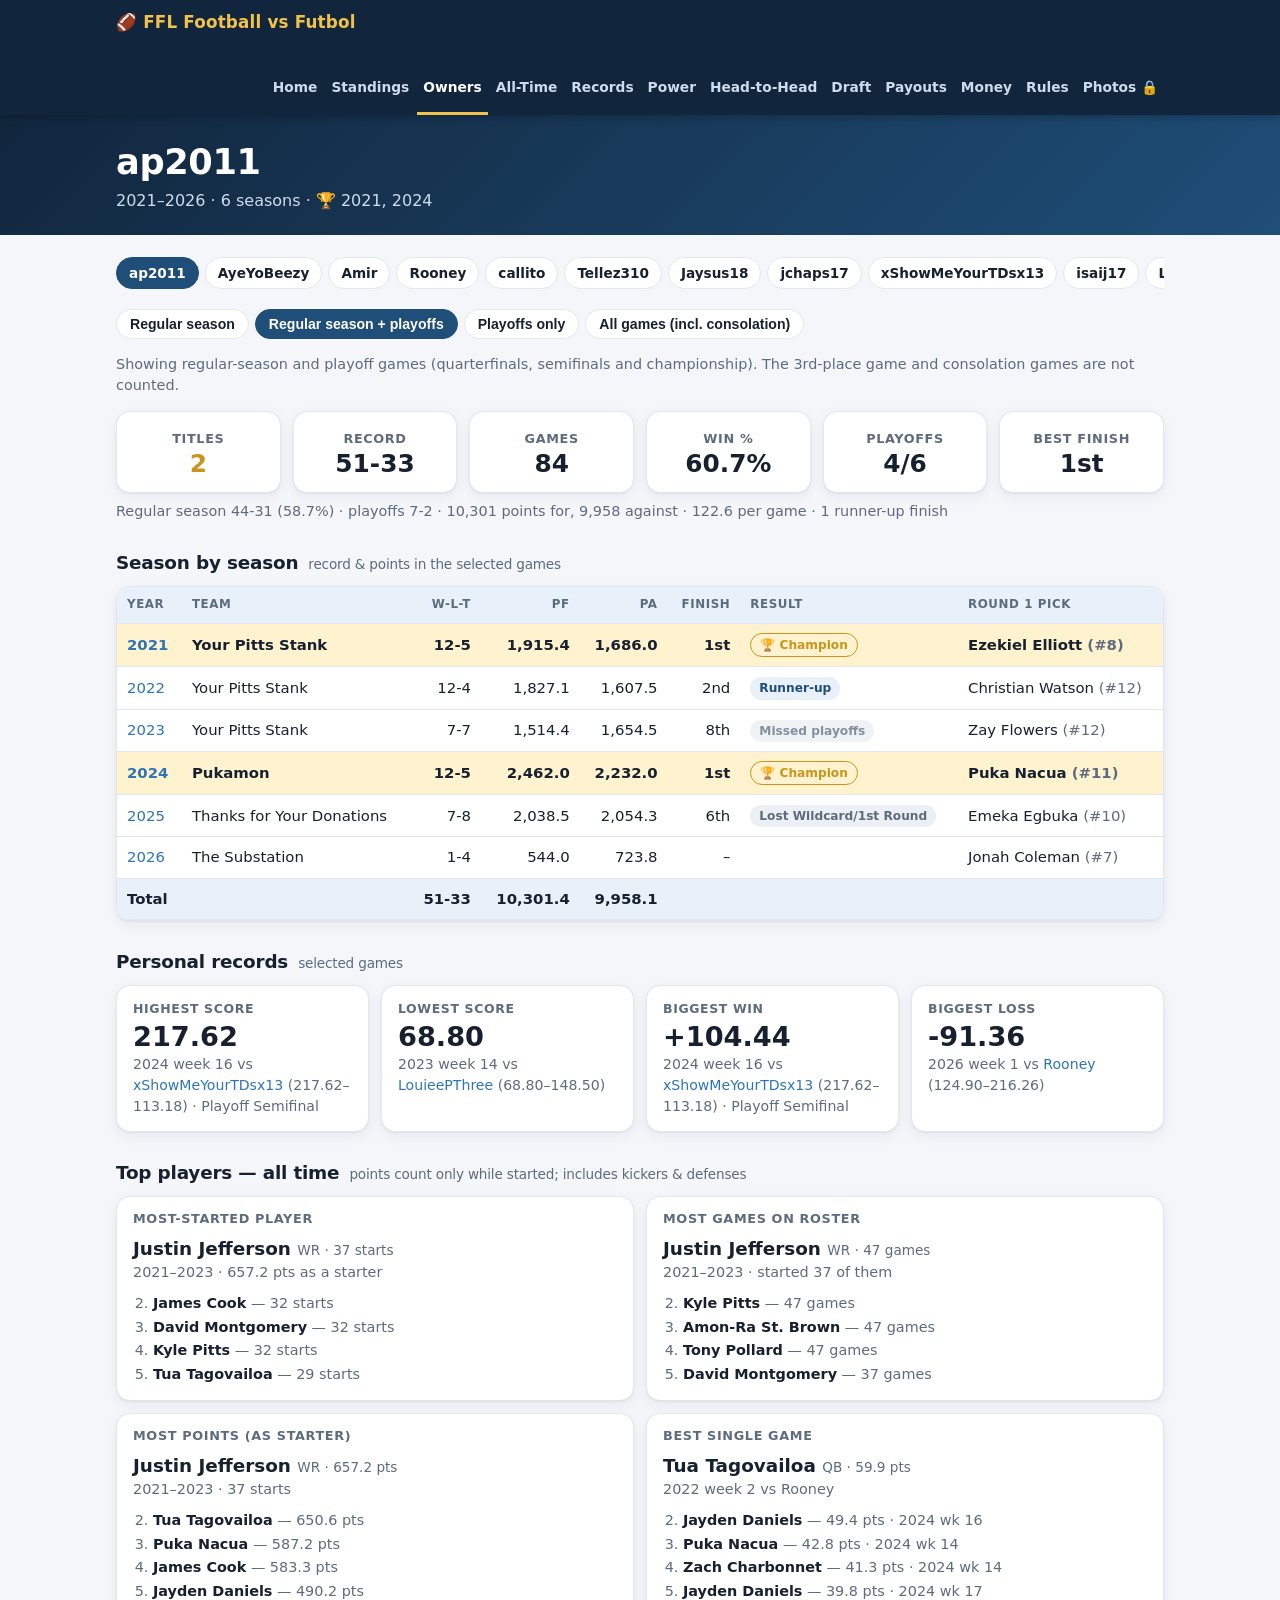
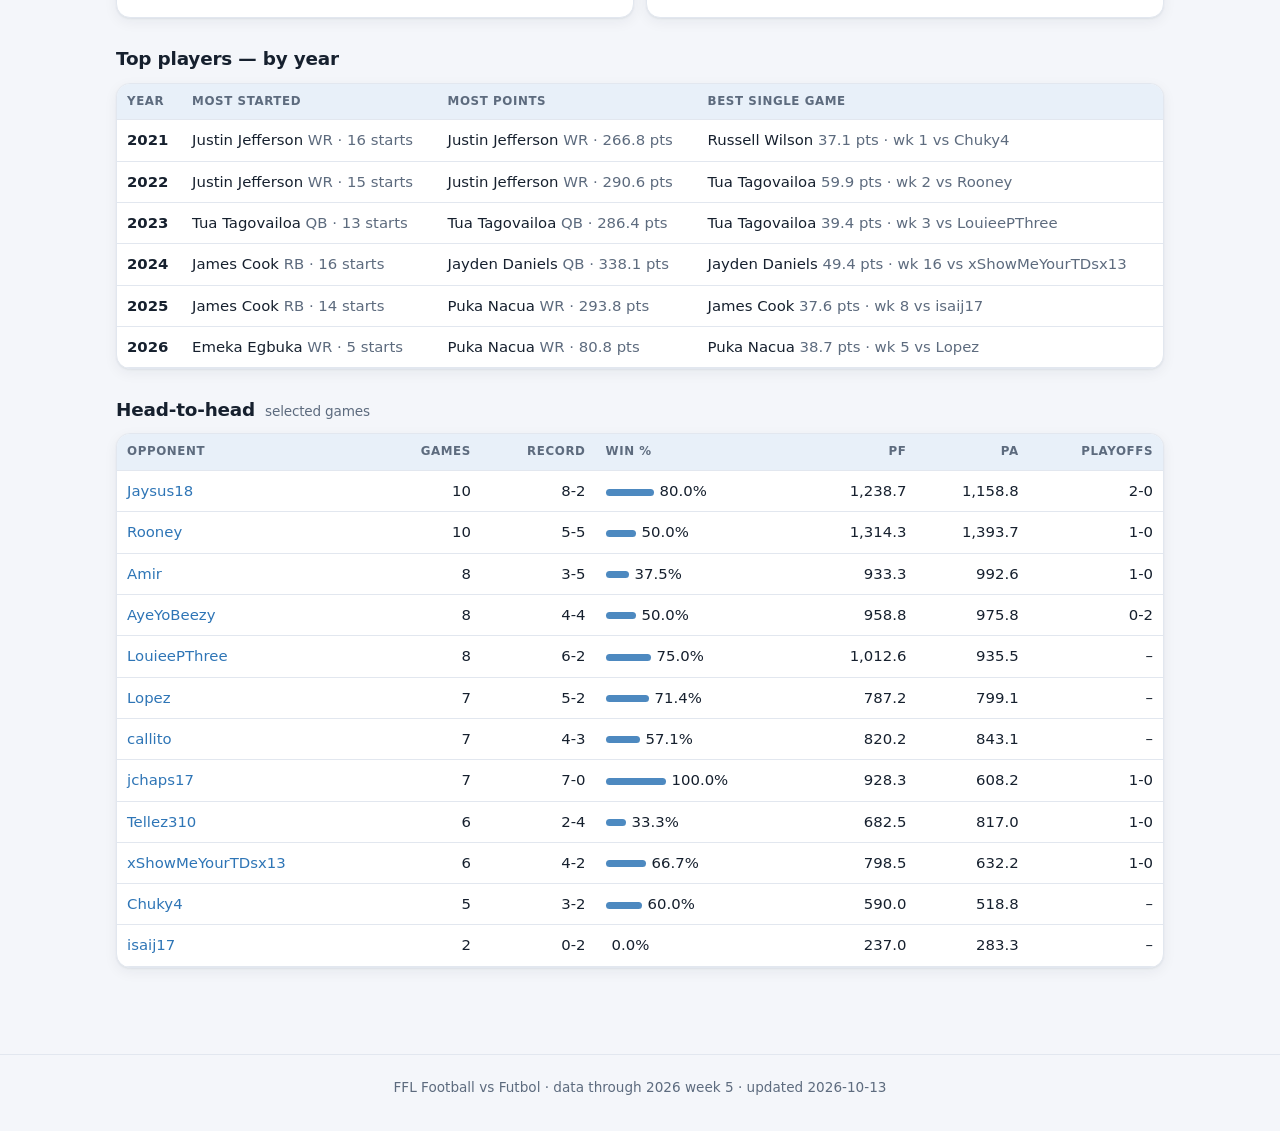
==== owner.html @ 1a6c9241 "2026w5v1" ====
<!doctype html>
<html lang="en">
<head>
<meta charset="utf-8">
<meta name="viewport" content="width=device-width, initial-scale=1">
<title>Owner</title>
<link rel="stylesheet" href="assets/site.css">
</head>
<body>
<main>
  <div class="wrap">
    <div class="owner-nav" id="onav"></div>
    <div class="pills" id="pills" role="group" aria-label="Which games count"></div>
    <p class="note" id="scopeNote"></p>
    <div id="body"><div class="loading">Loading&hellip;</div></div>
  </div>
</main>
<script src="assets/site.js"></script>
<script>
L.boot("owners.html", "Owner", async (meta) => {
  const { $, $$, esc, getJSON, rec, pct, num, ownerLink, RESULT_BADGE } = L;
  const slug = new URLSearchParams(location.search).get("o") || meta.owners[0].slug;
  const o = await getJSON("data/owner/" + encodeURIComponent(slug) + ".json");
  let key = L.pickScope(o.scopes, o.defaultScope);
  function draw() {
  const sc = o.scopes.find((x) => x.key === key);
  $("#onav").innerHTML = meta.owners.map((x) =>
    '<a href="owner.html?o=' + encodeURIComponent(x.slug) + "&scope=" + key + '"' + (x.slug === slug ? ' class="on"' : "") + ">" + esc(x.nick) + "</a>").join("");
  L.scopePills($("#pills"), o.scopes, key, (k) => { key = k; history.replaceState(null, "", "?o=" + encodeURIComponent(slug) + "&scope=" + k); draw(); });
  $("#scopeNote").textContent = L.SCOPE_NOTES[key];
  const c = sc.career;
  document.title = o.nick + " · " + meta.leagueName;
  $("#pageTitle").textContent = o.nick + (o.full ? " — " + o.full : "");
  $("#pageSub").textContent = (c.firstYear === c.lastYear ? c.firstYear : c.firstYear + "–" + c.lastYear) +
    " · " + c.seasons + (c.seasons === 1 ? " season" : " seasons") +
    (c.titleYears.length ? " · 🏆 " + c.titleYears.join(", ") : "");

  const tile = (k, v, gold) => '<div class="card tile' + (gold ? " gold" : "") + '"><span>' + k + "</span><b>" + v + "</b></div>";
  const rc = (k, g, big) => g
    ? '<div class="card rec-card"><div class="k">' + k + '</div><div class="v">' + big + '</div><div class="d">' + g.year + " week " + g.week +
      " vs " + ownerLink(g.oppSlug, g.opp) + " (" + num(g.score, 2) + "&ndash;" + num(g.oppScore, 2) + ")" +
      (g.type !== "Regular" ? " · " + esc(g.type.replace("Playoff - ", "Playoff ")) : "") + "</div></div>" : "";
  const R = sc.records || {};

  // season table
  const S = sc.seasons;
  const tot = S.reduce((a, s) => ({ w: a.w + s.w, l: a.l + s.l, t: a.t + s.t, pf: a.pf + (s.pf || 0), pa: a.pa + (s.pa || 0) }), { w: 0, l: 0, t: 0, pf: 0, pa: 0 });
  const seasonRows = S.map((s) => "<tr" + (s.champion ? " class='champ'" : "") + "><td class='l'><a href='standings.html?y=" + s.year + "'>" + s.year + "</a></td>" +
    "<td class='l'>" + esc(s.team) + "</td><td>" + (s.games ? rec(s.w, s.l, s.t) : "–") + "</td><td>" + (s.games ? num(s.pf) : "–") + "</td><td>" + (s.games ? num(s.pa) : "–") + "</td>" +
    "<td>" + (s.finish ? L.ordinal(s.finish) : "–") + "</td><td class='l'>" + RESULT_BADGE(s.result) + "</td>" +
    "<td class='l'>" + (s.draftR1 ? esc(s.draftR1.player) + " <span class='muted'>(#" + s.draftR1.pick + ")</span>" : "<span class='muted'>–</span>") + "</td></tr>").join("");

  // h2h
  const h2hRows = sc.h2h.map((h) => "<tr><td class='l'>" + ownerLink(h.slug, h.nick) + "</td><td data-v='" + h.games + "'>" + h.games + "</td>" +
    "<td data-v='" + h.w + "'>" + rec(h.w, h.l, h.t) + "</td><td class='l' data-v='" + (h.pct || 0) + "'><span class='bar' style='width:" + Math.round((h.pct || 0) * 60) + "px'></span>" + pct(h.pct) + "</td>" +
    "<td>" + num(h.pf) + "</td><td>" + num(h.pa) + "</td><td>" + (h.playoff[0] + h.playoff[1] + h.playoff[2] ? rec(h.playoff[0], h.playoff[1], h.playoff[2]) : "–") + "</td></tr>").join("");

  // top players
  const T = sc.topAll || {};
  const block = (title, list, first, sub, item) => !list || !list.length ? "" :
    '<div class="card top-block"><h3>' + title + '</h3><div class="first">' + esc(list[0].name) + " <small>" + esc(list[0].pos) + " · " + first(list[0]) + "</small></div>" +
    '<div class="note">' + sub(list[0]) + "</div>" +
    (list.length > 1 ? "<ol start='2'>" + list.slice(1).map((p) => "<li><b>" + esc(p.name) + "</b> — " + item(p) + "</li>").join("") + "</ol>" : "") + "</div>";
  const yrs = (p) => p.years[0] === p.years[1] ? p.years[0] : p.years[0] + "–" + p.years[1];
  const tops =
    block("Most-started player", T.mostStarted, (p) => p.starts + " starts", (p) => yrs(p) + " · " + num(p.pts) + " pts as a starter", (p) => p.starts + " starts") +
    block("Most games on roster", T.mostRoster, (p) => p.games + " games", (p) => yrs(p) + " · started " + p.starts + " of them", (p) => p.games + " games") +
    block("Most points (as starter)", T.mostPoints, (p) => num(p.pts) + " pts", (p) => yrs(p) + " · " + p.starts + " starts", (p) => num(p.pts) + " pts") +
    block("Best single game", T.bestGames, (p) => num(p.pts) + " pts", (p) => p.year + " week " + p.week + (p.opp ? " vs " + esc(p.opp) : ""), (p) => num(p.pts) + " pts · " + p.year + " wk " + p.week);

  const byYear = (sc.topByYear || []).map((y) => "<tr><td class='l'><b>" + y.year + "</b></td>" +
    "<td class='l'>" + esc(y.mostStarted.name) + " <span class='muted'>" + esc(y.mostStarted.pos) + " · " + y.mostStarted.starts + " starts</span></td>" +
    "<td class='l'>" + (y.mostPoints ? esc(y.mostPoints.name) + " <span class='muted'>" + esc(y.mostPoints.pos) + " · " + num(y.mostPoints.pts) + " pts</span>" : "–") + "</td>" +
    "<td class='l'>" + (y.bestGame ? esc(y.bestGame.name) + " <span class='muted'>" + num(y.bestGame.pts) + " pts · wk " + y.bestGame.week + (y.bestGame.opp ? " vs " + esc(y.bestGame.opp) : "") + "</span>" : "–") + "</td></tr>").join("");

  $("#body").innerHTML =
    '<section><div class="grid g6">' +
      tile("Titles", c.titles, c.titles > 0) + tile("Record", rec(c.all[0], c.all[1], c.all[2])) +
      tile("Games", c.games) + tile("Win %", pct(c.allPct)) + tile("Playoffs", c.playoffApps + "/" + c.seasons) +
      tile("Best finish", c.bestFinish ? L.ordinal(c.bestFinish) : "–") + "</div>" +
    '<p class="note" style="margin-top:8px">' + (c.reg[0] + c.reg[1] + c.reg[2] ? "Regular season " + rec(c.reg[0], c.reg[1], c.reg[2]) + " (" + pct(c.regPct) + ") · " : "") +
      (c.playoff[0] + c.playoff[1] + c.playoff[2] ? "playoffs " + rec(c.playoff[0], c.playoff[1], c.playoff[2]) + " · " : "") +
      "" + num(c.pf, 0) + " points for, " + num(c.pa, 0) + " against · " + num(c.avgPf) + " per game · " + c.runnerUps + " runner-up finish" + (c.runnerUps === 1 ? "" : "es") + "</p></section>" +

    '<section><h2 class="sec-title">Season by season <small>record &amp; points in the selected games</small></h2><div class="card table-wrap"><table id="seasons">' +
      "<thead><tr><th class='l'>Year</th><th class='l'>Team</th><th>W-L-T</th><th>PF</th><th>PA</th><th>Finish</th><th class='l'>Result</th><th class='l'>Round 1 pick</th></tr></thead><tbody>" + seasonRows + "</tbody>" +
      "<tfoot><tr><td class='l'>Total</td><td></td><td>" + rec(tot.w, tot.l, tot.t) + "</td><td>" + num(tot.pf) + "</td><td>" + num(tot.pa) + "</td><td></td><td></td><td></td></tr></tfoot></table></div>" +
      (S.some((s) => !s.draftR1) ? '<p class="note">Round-1 picks show a dash where the draft is not on record.</p>' : "") + "</section>" +

    '<section><h2 class="sec-title">Personal records <small>selected games</small></h2><div class="grid g4">' +
      rc("Highest score", R.highest, R.highest ? num(R.highest.score, 2) : "") + rc("Lowest score", R.lowest, R.lowest ? num(R.lowest.score, 2) : "") +
      rc("Biggest win", R.biggestWin, R.biggestWin ? "+" + num(R.biggestWin.score - R.biggestWin.oppScore, 2) : "") +
      rc("Biggest loss", R.biggestLoss, R.biggestLoss ? num(R.biggestLoss.score - R.biggestLoss.oppScore, 2) : "") + "</div></section>" +

    '<section><h2 class="sec-title">Top players — all time <small>points count only while started' + (o.excludesKickersDefenses ? "; kickers &amp; defenses excluded" : "; includes kickers &amp; defenses") + "</small></h2>" +
      '<div class="grid g2">' + tops + "</div></section>" +

    '<section><h2 class="sec-title">Top players — by year</h2><div class="card table-wrap"><table>' +
      "<thead><tr><th class='l'>Year</th><th class='l'>Most started</th><th class='l'>Most points</th><th class='l'>Best single game</th></tr></thead><tbody>" + byYear + "</tbody></table></div></section>" +

    '<section><h2 class="sec-title">Head-to-head <small>selected games</small></h2><div class="card table-wrap"><table id="h2h">' +
      "<thead><tr><th class='l' data-sort>Opponent</th><th data-sort>Games</th><th data-sort>Record</th><th class='l' data-sort>Win %</th><th data-sort>PF</th><th data-sort>PA</th><th>Playoffs</th></tr></thead><tbody>" + h2hRows + "</tbody></table></div></section>";
  L.sortable($("#h2h"));
  }
  draw();
});
</script>
</body>
</html>
---- assets/site.css ----
/* FFL Football vs Futbol site -- shared styles */
:root {
  --bg: #f4f6fa;
  --card: #ffffff;
  --ink: #16202e;
  --muted: #5d6b7e;
  --line: #e2e7ef;
  --accent: #1f4e78;
  --accent-2: #2e75b6;
  --accent-soft: #e8f0f9;
  --gold: #c8961c;
  --gold-soft: #fff3cf;
  --silver-soft: #eceff3;
  --win: #1d7a46;
  --loss: #b3372f;
  --hero-a: #11263d;
  --hero-b: #1f4e78;
  --shadow: 0 1px 2px rgba(16, 32, 56, .06), 0 4px 14px rgba(16, 32, 56, .06);
  --radius: 14px;
}
@media (prefers-color-scheme: dark) {
  :root {
    --bg: #0e141d;
    --card: #17202c;
    --ink: #e8edf5;
    --muted: #9aa8bb;
    --line: #263244;
    --accent: #8fb8e6;
    --accent-2: #6ea6dd;
    --accent-soft: #1d2b3d;
    --gold: #e3b341;
    --gold-soft: #3a2f10;
    --silver-soft: #222d3b;
    --win: #4cc287;
    --loss: #ef7b72;
    --hero-a: #0a1522;
    --hero-b: #17406a;
    --shadow: 0 1px 2px rgba(0, 0, 0, .4), 0 4px 14px rgba(0, 0, 0, .3);
  }
}
* { box-sizing: border-box; }
html { -webkit-text-size-adjust: 100%; }
body {
  margin: 0; background: var(--bg); color: var(--ink);
  font: 16px/1.5 system-ui, -apple-system, "Segoe UI", Roboto, "Helvetica Neue", Arial, "Noto Color Emoji", sans-serif;
}
a { color: var(--accent-2); text-decoration: none; }
a:hover { text-decoration: underline; }
h1, h2, h3 { line-height: 1.2; margin: 0; letter-spacing: -.01em; }
.wrap { max-width: 1080px; margin: 0 auto; padding: 0 16px; }

/* header */
.topbar { background: var(--hero-a); color: #fff; position: sticky; top: 0; z-index: 20; box-shadow: 0 2px 8px rgba(0,0,0,.25); }
.topbar .wrap { display: flex; align-items: center; gap: 18px; min-height: 52px; flex-wrap: wrap; }
.brand { font-weight: 800; letter-spacing: .01em; color: #fff; font-size: 1.05rem; padding: 10px 0; }
.brand:hover { text-decoration: none; }
.brand span { color: #f1c24b; }
.nav { display: flex; gap: 2px; flex-wrap: wrap; margin-left: auto; }
.nav a { color: #cfdbea; padding: 14px 6px; font-size: .86rem; font-weight: 600; border-bottom: 3px solid transparent; }
.nav a:hover { color: #fff; text-decoration: none; }
.nav a.on { color: #fff; border-bottom-color: #f1c24b; }
@media (max-width: 720px) {
  .nav { margin-left: 0; width: 100%; overflow-x: auto; flex-wrap: nowrap; }
  .nav a { padding: 10px 10px; white-space: nowrap; }
}

/* hero */
.hero { background: linear-gradient(135deg, var(--hero-a), var(--hero-b)); color: #fff; padding: 56px 0 48px; }
.hero h1 { font-size: clamp(2.1rem, 6vw, 3.4rem); font-weight: 900; }
.hero h1 em { font-style: normal; color: #f1c24b; }
.hero p { color: #cfdbea; max-width: 620px; margin: 12px 0 22px; font-size: 1.08rem; }
.hero .cta { display: flex; gap: 10px; flex-wrap: wrap; }
.btn { display: inline-block; padding: 10px 18px; border-radius: 999px; font-weight: 700; font-size: .95rem; border: 2px solid #f1c24b; color: #11263d; background: #f1c24b; }
.btn:hover { text-decoration: none; filter: brightness(1.06); }
.btn.ghost { background: transparent; color: #fff; border-color: rgba(255,255,255,.45); }
.owner-chips { display: flex; flex-wrap: wrap; align-items: center; gap: 8px; margin-top: 20px; max-width: 820px; }
.owner-chips .lbl { width: 100%; color: #9fb4cc; font-size: .75rem; font-weight: 700; text-transform: uppercase; letter-spacing: .08em; }
.chip { display: inline-block; padding: 5px 13px; border-radius: 999px; background: rgba(255,255,255,.1); border: 1px solid rgba(255,255,255,.28); color: #fff; font-size: .9rem; font-weight: 600; }
.chip:hover { background: #f1c24b; border-color: #f1c24b; color: #11263d; text-decoration: none; }
.chip .t { color: #f1c24b; font-size: .8rem; margin-left: 2px; }
.chip:hover .t { color: #11263d; }
.page-head { background: linear-gradient(135deg, var(--hero-a), var(--hero-b)); color: #fff; padding: 26px 0 22px; }
.page-head h1 { font-size: clamp(1.6rem, 4.5vw, 2.2rem); font-weight: 800; }
.page-head p { color: #cfdbea; margin: 6px 0 0; }

/* layout */
main { padding: 22px 0 56px; }
section { margin: 0 0 30px; }
.sec-title { font-size: 1.15rem; font-weight: 800; margin: 0 0 12px; display: flex; align-items: baseline; gap: 10px; flex-wrap: wrap; }
.sec-title small { font-weight: 500; color: var(--muted); font-size: .85rem; }
.card { background: var(--card); border: 1px solid var(--line); border-radius: var(--radius); box-shadow: var(--shadow); }
.pad { padding: 16px; }
.grid { display: grid; gap: 12px; }
.g2 { grid-template-columns: repeat(2, 1fr); }
.g3 { grid-template-columns: repeat(3, 1fr); }
.g4 { grid-template-columns: repeat(4, 1fr); }
.g6 { grid-template-columns: repeat(6, 1fr); }
@media (max-width: 860px) { .g6 { grid-template-columns: repeat(3, 1fr); } .g4 { grid-template-columns: repeat(2, 1fr); } .g3 { grid-template-columns: repeat(2, 1fr); } }
@media (max-width: 560px) { .g2, .g3 { grid-template-columns: 1fr; } .g6 { grid-template-columns: repeat(2, 1fr); } }
.note { color: var(--muted); font-size: .9rem; }
.warn { background: var(--gold-soft); border: 1px solid var(--gold); color: var(--ink); padding: 10px 14px; border-radius: 10px; font-size: .92rem; margin-bottom: 12px; }
.error { background: #fdecea; border: 1px solid #e5a29b; color: #7a1d16; padding: 14px; border-radius: 10px; }
@media (prefers-color-scheme: dark) { .error { background: #3a1613; color: #f5c6c2; border-color: #7a2a24; } }

/* tiles */
.tile { padding: 14px; text-align: center; }
.tile b { display: block; font-size: 1.55rem; font-weight: 800; line-height: 1.1; }
.tile span { color: var(--muted); font-size: .8rem; text-transform: uppercase; letter-spacing: .05em; font-weight: 600; }
.tile.gold b { color: var(--gold); }

/* tables */
.table-wrap { overflow-x: auto; border-radius: var(--radius); }
table { width: 100%; border-collapse: collapse; font-size: .93rem; background: var(--card); }
.card table { background: transparent; }
th, td { padding: 9px 10px; text-align: right; border-bottom: 1px solid var(--line); white-space: nowrap; }
th:first-child, td:first-child { text-align: left; }
th { font-size: .74rem; text-transform: uppercase; letter-spacing: .05em; color: var(--muted); background: var(--accent-soft); font-weight: 700; position: sticky; top: 0; }
th.sortable { cursor: pointer; user-select: none; }
th.sortable:hover { color: var(--ink); }
th.sorted::after { content: " \25BE"; }
th.sorted.asc::after { content: " \25B4"; }
tbody tr:hover { background: var(--accent-soft); }
tr.champ td { background: var(--gold-soft); font-weight: 600; }
td.l, th.l { text-align: left; }
td.c, th.c { text-align: center; }
td.wrapok { white-space: normal; }
tfoot td { font-weight: 800; background: var(--accent-soft); }
.rank { color: var(--muted); font-weight: 700; width: 36px; }
.pos { color: var(--win); font-weight: 700; }
.neg { color: var(--loss); font-weight: 700; }
.muted { color: var(--muted); }

/* badges */
.badge { display: inline-block; padding: 2px 9px; border-radius: 999px; font-size: .76rem; font-weight: 700; background: var(--silver-soft); color: var(--muted); }
.badge.gold { background: var(--gold-soft); color: var(--gold); border: 1px solid var(--gold); }
.badge.blue { background: var(--accent-soft); color: var(--accent); }
.badge.out { opacity: .75; }

/* pills / selects */
.pills { display: flex; gap: 6px; flex-wrap: wrap; margin-bottom: 14px; }
.pill { border: 1px solid var(--line); background: var(--card); color: var(--ink); padding: 6px 13px; border-radius: 999px; font-weight: 700; font-size: .88rem; cursor: pointer; }
.pill:hover { border-color: var(--accent-2); }
.pill.on { background: var(--accent); color: #fff; border-color: var(--accent); }
@media (prefers-color-scheme: dark) { .pill.on { color: #0e141d; } }
select, input[type=password], input[type=text] {
  font: inherit; padding: 9px 12px; border-radius: 10px; border: 1px solid var(--line); background: var(--card); color: var(--ink);
}
.row { display: flex; gap: 10px; flex-wrap: wrap; align-items: center; }

/* champions strip */
.champs { display: grid; grid-template-columns: repeat(auto-fill, minmax(190px, 1fr)); gap: 10px; }
.champ-card { padding: 12px 14px; border-left: 4px solid var(--gold); }
.champ-card .y { font-weight: 900; color: var(--gold); font-size: 1.1rem; }
.champ-card .n { font-weight: 800; }
.champ-card .t { color: var(--muted); font-size: .85rem; overflow: hidden; text-overflow: ellipsis; white-space: nowrap; }

/* link grid */
.linkcard { display: block; padding: 18px 16px; color: var(--ink); }
.linkcard:hover { text-decoration: none; border-color: var(--accent-2); transform: translateY(-1px); }
.linkcard b { display: block; font-size: 1.05rem; margin-bottom: 2px; }
.linkcard span { color: var(--muted); font-size: .88rem; }

/* owner page */
.owner-nav { display: flex; gap: 6px; overflow-x: auto; padding-bottom: 6px; margin-bottom: 14px; }
.owner-nav a { flex: none; padding: 5px 12px; border-radius: 999px; border: 1px solid var(--line); background: var(--card); color: var(--ink); font-size: .85rem; font-weight: 600; }
.owner-nav a.on { background: var(--accent); color: #fff; border-color: var(--accent); }
@media (prefers-color-scheme: dark) { .owner-nav a.on { color: #0e141d; } }
.rec-card { padding: 14px 16px; }
.rec-card .k { color: var(--muted); font-size: .78rem; text-transform: uppercase; letter-spacing: .05em; font-weight: 700; }
.rec-card .v { font-size: 1.7rem; font-weight: 800; line-height: 1.15; margin: 2px 0; }
.rec-card .d { color: var(--muted); font-size: .88rem; }
.top-block { padding: 14px 16px; }
.top-block h3 { font-size: .8rem; text-transform: uppercase; letter-spacing: .05em; color: var(--muted); margin-bottom: 8px; }
.top-block .first { font-size: 1.15rem; font-weight: 800; }
.top-block .first small { font-weight: 500; color: var(--muted); font-size: .85rem; }
.top-block ol { margin: 8px 0 0; padding-left: 20px; color: var(--muted); font-size: .9rem; }
.top-block li { padding: 1px 0; }
.top-block li b { color: var(--ink); font-weight: 600; }
.bar { display: inline-block; height: 7px; border-radius: 4px; background: var(--accent-2); vertical-align: middle; margin-right: 6px; opacity: .85; }

/* h2h matrix */
.matrix td, .matrix th { text-align: center; padding: 7px 6px; font-size: .82rem; min-width: 52px; }
.matrix th:first-child, .matrix td:first-child { position: sticky; left: 0; background: var(--card); z-index: 2; text-align: left; font-weight: 700; min-width: 84px; }
.matrix th:first-child { background: var(--accent-soft); }
.matrix td.self { background: var(--silver-soft); color: var(--muted); }

/* photos */
.thumbs { display: grid; grid-template-columns: repeat(auto-fill, minmax(190px, 1fr)); gap: 10px; }
.thumb { position: relative; background: var(--silver-soft); border-radius: 12px; overflow: hidden; aspect-ratio: 4 / 3; cursor: zoom-in; border: 1px solid var(--line); }
.thumb img { width: 100%; height: 100%; object-fit: cover; display: block; }
.thumb .cap { position: absolute; left: 0; right: 0; bottom: 0; padding: 18px 10px 7px; color: #fff; font-size: .8rem; font-weight: 600; background: linear-gradient(transparent, rgba(0,0,0,.72)); }
.strip { display: flex; gap: 12px; overflow-x: auto; scroll-snap-type: x mandatory; padding-bottom: 8px; }
.strip .thumb { flex: none; width: min(78vw, 320px); scroll-snap-align: start; }
.strip.solo .thumb { width: min(100%, 760px); aspect-ratio: 3 / 2; cursor: default; }
.strip.few { display: grid; grid-template-columns: repeat(auto-fit, minmax(260px, 1fr)); overflow: visible; }
.strip.few .thumb { width: auto; cursor: default; }
.lock { max-width: 420px; margin: 40px auto; text-align: center; padding: 28px 22px; }
.lock h2 { margin-bottom: 6px; }
.lock input { width: 100%; margin: 14px 0 10px; }
.lock .btn { width: 100%; cursor: pointer; font-size: 1rem; }
.lightbox { position: fixed; inset: 0; background: rgba(5, 9, 15, .94); z-index: 100; display: none; align-items: center; justify-content: center; flex-direction: column; padding: 16px; }
.lightbox.open { display: flex; }
.lightbox img { max-width: 100%; max-height: 82vh; border-radius: 6px; }
.lightbox .lb-cap { color: #e8edf5; margin-top: 10px; text-align: center; }
.lightbox .x { position: absolute; top: 12px; right: 16px; color: #fff; font-size: 2rem; background: none; border: 0; cursor: pointer; }
.lightbox .nav-btn { position: absolute; top: 50%; color: #fff; font-size: 2.4rem; background: none; border: 0; cursor: pointer; padding: 12px; }
.lightbox .prev { left: 4px; } .lightbox .next { right: 4px; }

footer { color: var(--muted); font-size: .85rem; padding: 22px 0 34px; border-top: 1px solid var(--line); text-align: center; }
.loading { color: var(--muted); padding: 30px; text-align: center; }
@media print { .topbar, footer, .pills, .owner-nav { display: none; } body { background: #fff; } }

/* record watch feed */
.sub-title { margin: 0 0 10px; font-size: 1rem; }
.feed { list-style: none; margin: 0; padding: 0; }
.feed li { padding: 9px 0; border-top: 1px solid var(--line); line-height: 1.45; }
.feed li:first-child { border-top: 0; padding-top: 0; }

/* callout, rules text */
.callout { background: var(--gold-soft); border: 1px solid var(--gold); border-radius: var(--radius); padding: 12px 16px; margin: 0 0 16px; font-size: .92rem; }
.rules p { margin: 0 0 10px; line-height: 1.55; }
.rules p:last-child { margin-bottom: 0; }
.rules-list { margin: 0 0 10px; padding-left: 20px; line-height: 1.55; }
.rules-list li { margin: 4px 0; }
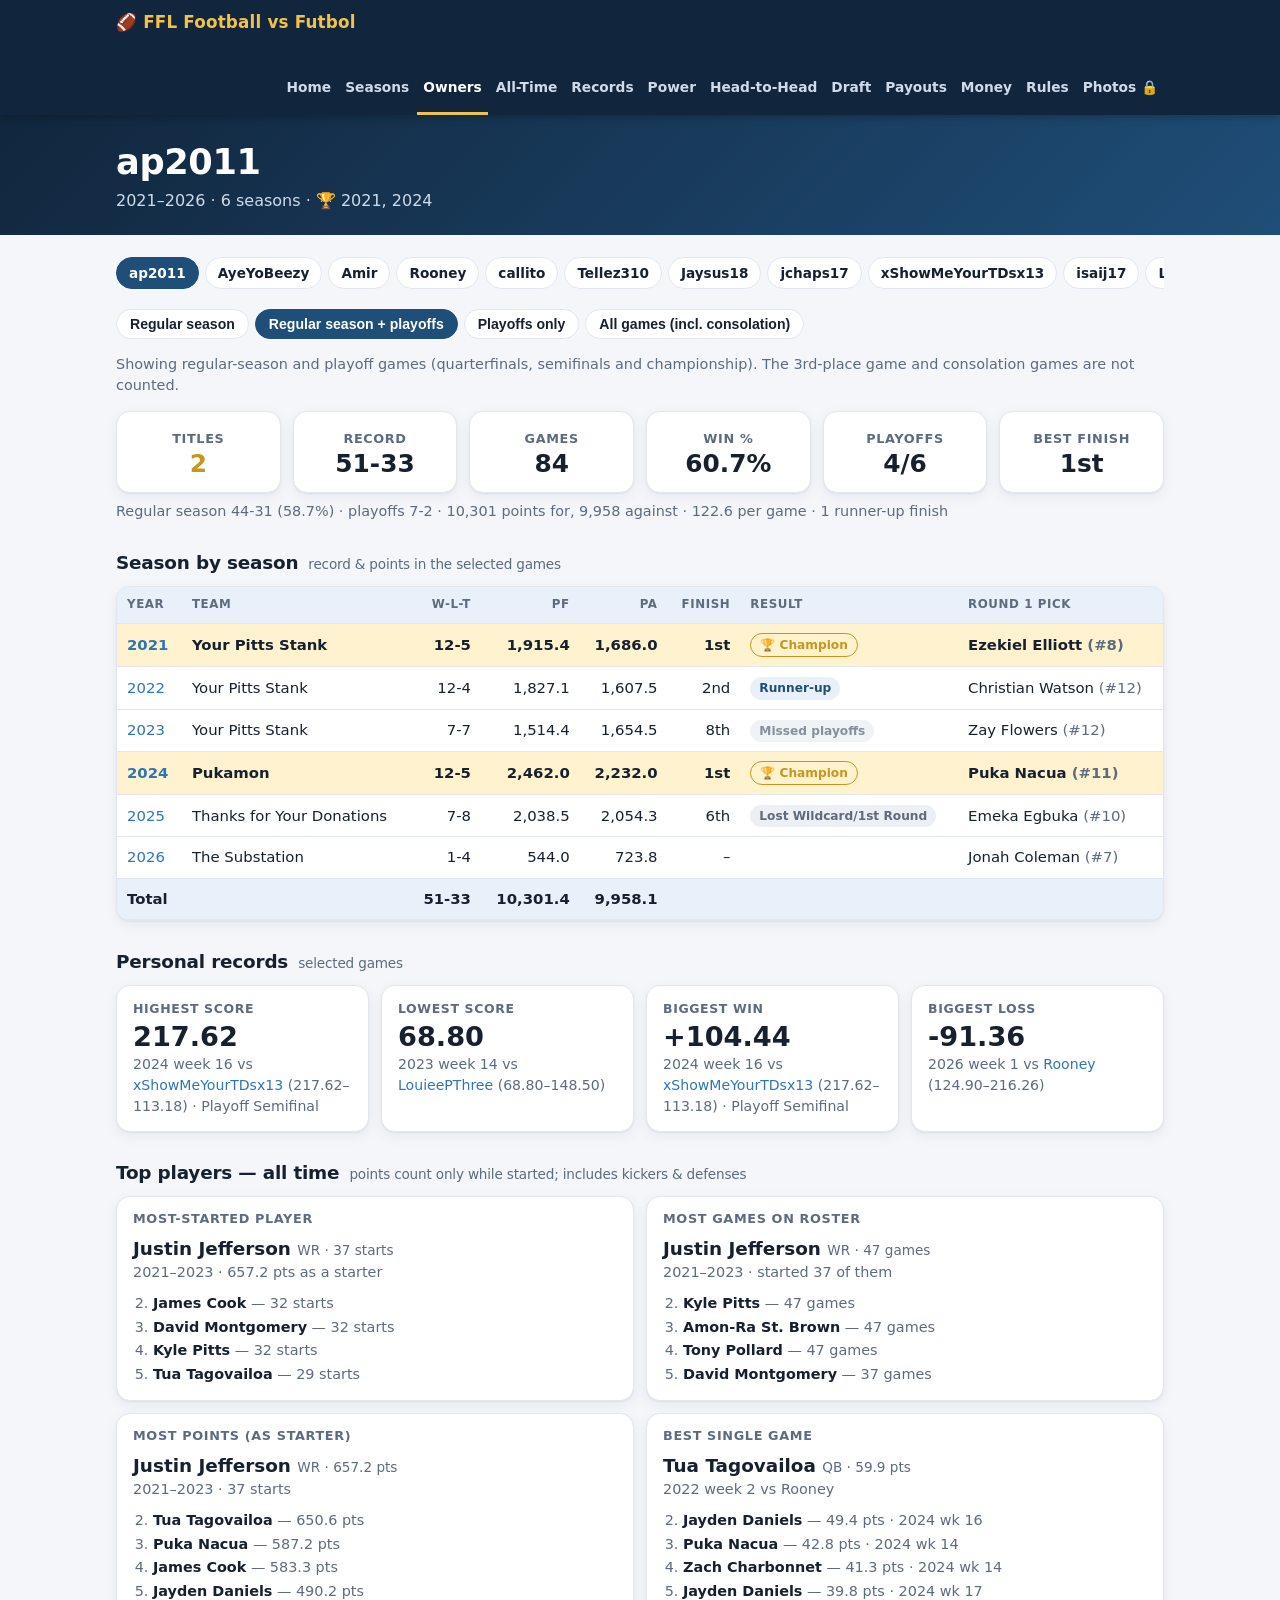
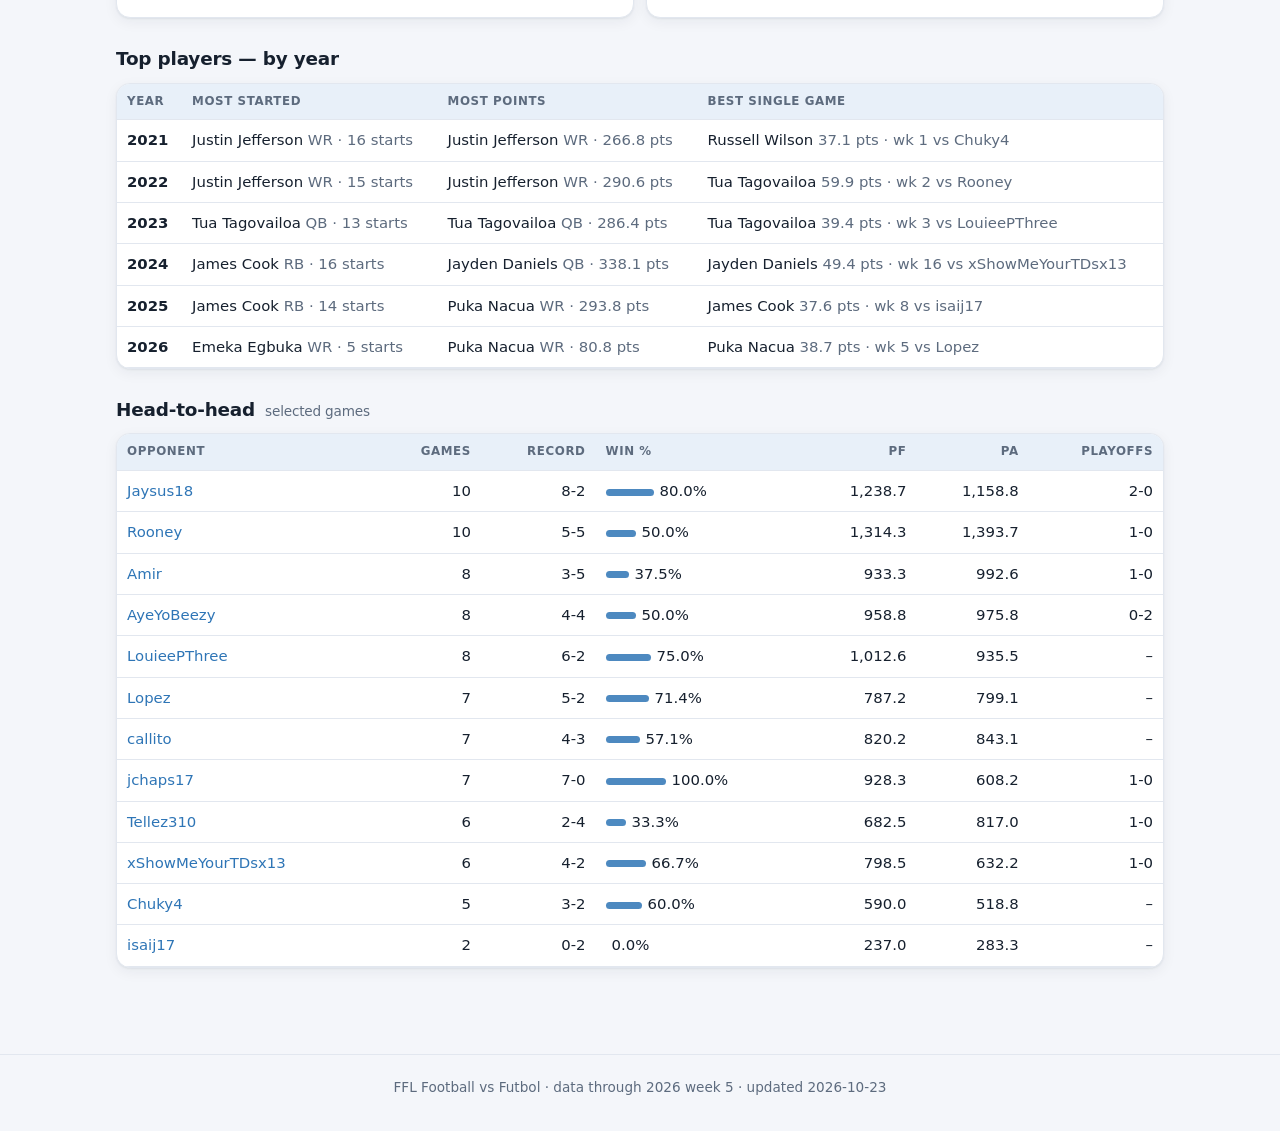
==== commit 92a5fcc4: "2026w7v3" ====
--- a/owner.html
+++ b/owner.html
@@ -45,7 +45,7 @@
   // season table
   const S = sc.seasons;
   const tot = S.reduce((a, s) => ({ w: a.w + s.w, l: a.l + s.l, t: a.t + s.t, pf: a.pf + (s.pf || 0), pa: a.pa + (s.pa || 0) }), { w: 0, l: 0, t: 0, pf: 0, pa: 0 });
-  const seasonRows = S.map((s) => "<tr" + (s.champion ? " class='champ'" : "") + "><td class='l'><a href='standings.html?y=" + s.year + "'>" + s.year + "</a></td>" +
+  const seasonRows = S.map((s) => "<tr" + (s.champion ? " class='champ'" : "") + "><td class='l'><a href='seasons.html?y=" + s.year + "'>" + s.year + "</a></td>" +
     "<td class='l'>" + esc(s.team) + "</td><td>" + (s.games ? rec(s.w, s.l, s.t) : "–") + "</td><td>" + (s.games ? num(s.pf) : "–") + "</td><td>" + (s.games ? num(s.pa) : "–") + "</td>" +
     "<td>" + (s.finish ? L.ordinal(s.finish) : "–") + "</td><td class='l'>" + RESULT_BADGE(s.result) + "</td>" +
     "<td class='l'>" + (s.draftR1 ? esc(s.draftR1.player) + " <span class='muted'>(#" + s.draftR1.pick + ")</span>" : "<span class='muted'>–</span>") + "</td></tr>").join("");
